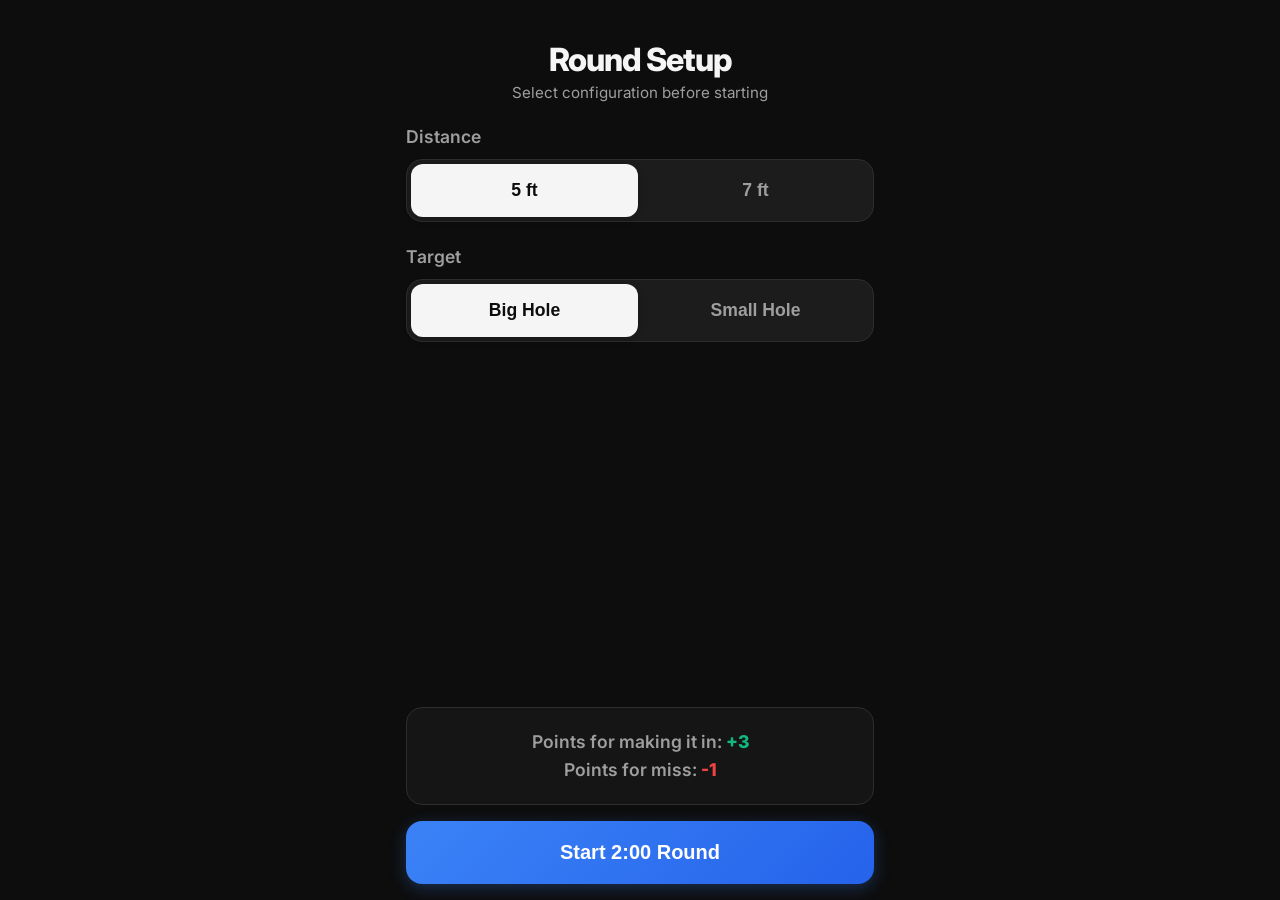
==== index.html @ 7016b5ab "Ping Pong Scorer: setup, game timer, results screen, custom confirm modal" ====
<!DOCTYPE html>
<html lang="en">

<head>
    <meta charset="UTF-8">
    <meta name="viewport"
        content="width=device-width, initial-scale=1.0, maximum-scale=1.0, user-scalable=no, viewport-fit=cover">
    <title>Ping Pong Scorer</title>
    <meta name="theme-color" content="#121212">
    <meta name="apple-mobile-web-app-capable" content="yes">
    <meta name="apple-mobile-web-app-status-bar-style" content="black-translucent">
    <link rel="manifest" href="manifest.json">
    <link rel="stylesheet" href="style.css">
    <link rel="preconnect" href="https://fonts.googleapis.com">
    <link rel="preconnect" href="https://fonts.gstatic.com" crossorigin>
    <link href="https://fonts.googleapis.com/css2?family=Inter:wght@400;600;800&display=swap" rel="stylesheet">
</head>

<body>
    <div class="app-container">

        <!-- SETUP SCREEN -->
        <div id="setup-screen" class="screen view-active">
            <header class="setup-header">
                <h1 class="app-title">Round Setup</h1>
                <p class="subtitle">Select configuration before starting</p>
            </header>

            <div class="setup-content">
                <div class="setup-group">
                    <h3>Distance</h3>
                    <div class="toggle-group" id="distance-group">
                        <button class="toggle-btn active" data-setting="distance" data-val="5ft">5 ft</button>
                        <button class="toggle-btn" data-setting="distance" data-val="7ft">7 ft</button>
                    </div>
                </div>

                <div class="setup-group">
                    <h3>Target</h3>
                    <div class="toggle-group" id="target-group">
                        <button class="toggle-btn active" data-setting="target" data-val="bigHole">Big Hole</button>
                        <button class="toggle-btn" data-setting="target" data-val="smallHole">Small Hole</button>
                    </div>
                </div>

                <div class="summary-box">
                    <p>Points for making it in: <span id="setup-points-preview" class="highlight">+3</span></p>
                    <p>Points for miss: <span class="highlight-danger">-1</span></p>
                </div>
            </div>

            <footer class="setup-footer">
                <button id="btn-start" class="primary-btn pulse-on-tap">Start 2:00 Round</button>
            </footer>
        </div>

        <!-- GAME SCREEN -->
        <div id="game-screen" class="screen view-hidden">
            <header class="game-header">
                <div class="timer-container">
                    <div id="timer-display" class="timer">02:00</div>
                </div>
                <div class="scoreboard-mini">
                    <div class="score-main">
                        <span class="score-label">SCORE</span>
                        <div id="game-score" class="score-value">0</div>
                    </div>
                    <div class="score-stats">
                        <div class="stat"><span class="stat-name">In</span> <span id="stat-in" class="stat-num">0</span>
                        </div>
                        <div class="stat"><span class="stat-name">Miss</span> <span id="stat-miss"
                                class="stat-num">0</span></div>
                    </div>
                </div>
            </header>

            <section class="game-controls">
                <!-- Huge Circle for IN -->
                <button id="btn-in" class="circle-btn success-btn pulse-on-tap">
                    <span class="btn-name">IN</span>
                    <span class="btn-pts" id="pts-in">+3</span>
                </button>

                <!-- Smaller Rectangle for MISS -->
                <div class="miss-container">
                    <button id="btn-miss" class="rect-btn danger-btn pulse-on-tap">
                        <span class="btn-name">MISS</span>
                        <span class="btn-pts">-1</span>
                    </button>
                </div>
            </section>

            <footer class="game-footer footer-actions">
                <button id="btn-undo" class="action-btn" disabled>
                    <svg width="20" height="20" viewBox="0 0 24 24" fill="none" stroke="currentColor" stroke-width="2"
                        stroke-linecap="round" stroke-linejoin="round">
                        <path d="M3 7v6h6" />
                        <path d="M21 17a9 9 0 00-9-9 9 9 0 00-6 2.3L3 13" />
                    </svg>
                    Undo
                </button>
                <button id="btn-end" class="action-btn danger-text">
                    <svg width="20" height="20" viewBox="0 0 24 24" fill="none" stroke="currentColor" stroke-width="2"
                        stroke-linecap="round" stroke-linejoin="round">
                        <rect x="3" y="3" width="18" height="18" rx="2" ry="2" />
                        <line x1="9" y1="9" x2="15" y2="15" />
                        <line x1="15" y1="9" x2="9" y2="15" />
                    </svg>
                    End Round
                </button>
            </footer>
        </div>

        <!-- RESULTS SCREEN -->
        <div id="results-screen" class="screen view-hidden">
            <header class="results-header">
                <h1 class="results-title">Round Over</h1>
                <p class="results-subtitle" id="results-config">5 ft · Big Hole</p>
            </header>

            <div class="results-card">
                <div class="results-score-block">
                    <span class="results-score-label">FINAL SCORE</span>
                    <div id="results-score" class="results-score-value">0</div>
                </div>

                <div class="results-divider"></div>

                <div class="results-stats">
                    <div class="results-stat-row">
                        <span class="results-stat-name">Balls In</span>
                        <span id="results-in" class="results-stat-val success-color">0</span>
                    </div>
                    <div class="results-stat-row">
                        <span class="results-stat-name">Misses</span>
                        <span id="results-miss" class="results-stat-val danger-color">0</span>
                    </div>
                    <div class="results-stat-row">
                        <span class="results-stat-name">Total Balls</span>
                        <span id="results-total" class="results-stat-val">0</span>
                    </div>
                    <div class="results-stat-row">
                        <span class="results-stat-name">Accuracy</span>
                        <span id="results-accuracy" class="results-stat-val">0%</span>
                    </div>
                    <div class="results-stat-row">
                        <span class="results-stat-name">Points per In</span>
                        <span id="results-pts-in" class="results-stat-val">0</span>
                    </div>
                </div>
            </div>

            <footer class="results-footer">
                <button id="btn-new-round" class="primary-btn">New Round</button>
            </footer>
        </div>

        <!-- CONFIRM MODAL (non-native) -->
        <div id="confirm-overlay" class="confirm-overlay hidden">
            <div class="confirm-card">
                <p class="confirm-msg">End current round?</p>
                <div class="confirm-actions">
                    <button id="confirm-cancel" class="confirm-btn confirm-cancel">Cancel</button>
                    <button id="confirm-yes" class="confirm-btn confirm-yes">End Round</button>
                </div>
            </div>
        </div>

    </div>

    <script src="app.js"></script>
</body>

</html>
---- style.css ----
:root {
    --bg-color: #0d0d0d;
    --card-bg: #1c1c1c;
    --text-main: #f5f5f5;
    --text-muted: #9e9e9e;
    --accent-success: #10B981;
    /* Green for IN */
    --accent-primary: #3B82F6;
    /* Blue for Start */
    --accent-danger: #EF4444;
    /* Red for Miss/End */
    --border-color: #2d2d2d;

    font-family: 'Inter', -apple-system, BlinkMacSystemFont, "Segoe UI", Roboto, Helvetica, Arial, sans-serif;
}

* {
    box-sizing: border-box;
    margin: 0;
    padding: 0;
    -webkit-tap-highlight-color: transparent;
}

body {
    background-color: var(--bg-color);
    color: var(--text-main);
    display: flex;
    justify-content: center;
    overscroll-behavior-y: none;
    /* Prevent pull-to-refresh on mobile */
    min-height: 100vh;
    min-height: 100dvh;
    user-select: none;
    -webkit-user-select: none;
}

.app-container {
    width: 100%;
    max-width: 500px;
    height: 100vh;
    height: 100dvh;
    overflow: hidden;
    position: relative;
}

.screen {
    width: 100%;
    height: 100%;
    position: absolute;
    top: 0;
    left: 0;
    display: flex;
    flex-direction: column;
    padding: 16px;
    transition: opacity 0.3s ease, transform 0.3s ease;
}

.view-hidden {
    opacity: 0;
    pointer-events: none;
    transform: translateX(20px);
}

.view-active {
    opacity: 1;
    pointer-events: auto;
    transform: translateX(0);
}

/* =========================================
   SETUP SCREEN
========================================= */

.setup-header {
    margin-bottom: 24px;
    margin-top: 24px;
    text-align: center;
}

.app-title {
    font-size: 2rem;
    font-weight: 800;
    letter-spacing: -1px;
    margin-bottom: 4px;
}

.subtitle {
    color: var(--text-muted);
    font-size: 0.95rem;
}

.setup-content {
    flex: 1;
    display: flex;
    flex-direction: column;
    gap: 24px;
}

.setup-group h3 {
    margin-bottom: 12px;
    font-size: 1.1rem;
    color: var(--text-muted);
    font-weight: 600;
}

.toggle-group {
    display: flex;
    background: var(--card-bg);
    border-radius: 16px;
    border: 1px solid var(--border-color);
    padding: 4px;
    gap: 4px;
}

.toggle-btn {
    flex: 1;
    padding: 16px 0;
    border-radius: 12px;
    border: none;
    background: transparent;
    color: var(--text-muted);
    font-weight: 700;
    font-size: 1.1rem;
    cursor: pointer;
    transition: all 0.2s;
}

.toggle-btn.active {
    background: var(--text-main);
    color: var(--bg-color);
    box-shadow: 0 2px 8px rgba(0, 0, 0, 0.2);
}

.summary-box {
    margin-top: auto;
    background: rgba(255, 255, 255, 0.03);
    border: 1px solid var(--border-color);
    border-radius: 16px;
    padding: 20px;
    text-align: center;
    font-size: 1.1rem;
    font-weight: 600;
    color: var(--text-muted);
    line-height: 1.6;
}

.summary-box .highlight {
    color: var(--accent-success);
    font-weight: 800;
}

.summary-box .highlight-danger {
    color: var(--accent-danger);
    font-weight: 800;
}

.setup-footer {
    padding-top: 16px;
    flex-shrink: 0;
}

.primary-btn {
    width: 100%;
    padding: 20px;
    border-radius: 16px;
    border: none;
    background: linear-gradient(135deg, var(--accent-primary), #2563EB);
    color: white;
    font-size: 1.25rem;
    font-weight: 800;
    cursor: pointer;
    box-shadow: 0 4px 16px rgba(59, 130, 246, 0.3);
    transition: transform 0.1s;
}

.primary-btn:active {
    transform: scale(0.97);
}

/* =========================================
   GAME SCREEN
========================================= */

.game-header {
    display: flex;
    flex-direction: column;
    align-items: center;
    background: var(--card-bg);
    border-radius: 20px;
    padding: 16px;
    border: 1px solid rgba(255, 255, 255, 0.05);
    margin-bottom: 24px;
    box-shadow: 0 4px 24px rgba(0, 0, 0, 0.4);
}

.timer {
    font-size: 3.5rem;
    font-weight: 800;
    line-height: 1;
    font-variant-numeric: tabular-nums;
    color: var(--text-main);
    text-shadow: 0 2px 10px rgba(0, 0, 0, 0.5);
    margin-bottom: 12px;
    transition: color 0.3s;
}

.timer.warning {
    color: var(--accent-danger);
}

.scoreboard-mini {
    display: flex;
    width: 100%;
    justify-content: space-between;
    align-items: flex-end;
    padding-top: 12px;
    border-top: 1px solid var(--border-color);
}

.score-main {
    display: flex;
    flex-direction: column;
}

.score-label {
    font-size: 0.7rem;
    font-weight: 700;
    color: var(--text-muted);
    letter-spacing: 1px;
}

.score-value {
    font-size: 2.5rem;
    font-weight: 800;
    line-height: 1;
    color: var(--accent-success);
}

.score-stats {
    display: flex;
    gap: 16px;
    margin-bottom: 4px;
}

.stat {
    display: flex;
    flex-direction: column;
    align-items: flex-end;
}

.stat-name {
    font-size: 0.7rem;
    font-weight: 600;
    color: var(--text-muted);
    text-transform: uppercase;
}

.stat-num {
    font-size: 1.5rem;
    font-weight: 700;
    color: var(--text-main);
}

.game-controls {
    flex: 1;
    display: flex;
    flex-direction: column;
    align-items: center;
    justify-content: center;
    gap: 32px;
    padding-bottom: 16px;
}

/* Big IN circle */
.circle-btn {
    width: 240px;
    height: 240px;
    border-radius: 50%;
    border: none;
    display: flex;
    flex-direction: column;
    justify-content: center;
    align-items: center;
    color: white;
    box-shadow: 0 8px 32px rgba(16, 185, 129, 0.4), inset 0 4px 0 rgba(255, 255, 255, 0.2);
    cursor: pointer;
    transition: transform 0.1s cubic-bezier(0.4, 0, 0.2, 1), filter 0.2s;
}

.success-btn {
    background: linear-gradient(135deg, var(--accent-success), #059669);
}

.circle-btn:active {
    transform: scale(0.94);
    filter: brightness(0.9);
}

.circle-btn .btn-name {
    font-size: 4rem;
    font-weight: 900;
    text-shadow: 0 4px 8px rgba(0, 0, 0, 0.3);
    line-height: 1.1;
}

.circle-btn .btn-pts {
    font-size: 1.5rem;
    font-weight: 700;
    background: rgba(0, 0, 0, 0.2);
    padding: 4px 16px;
    border-radius: 20px;
    margin-top: 8px;
}

/* Bottom Miss button */
.miss-container {
    width: 100%;
    padding: 0 24px;
}

.rect-btn {
    width: 100%;
    height: 80px;
    border-radius: 20px;
    border: none;
    display: flex;
    justify-content: center;
    align-items: center;
    gap: 12px;
    color: white;
    box-shadow: 0 4px 16px rgba(239, 68, 68, 0.3), inset 0 2px 0 rgba(255, 255, 255, 0.15);
    cursor: pointer;
    transition: transform 0.1s cubic-bezier(0.4, 0, 0.2, 1);
}

.danger-btn {
    background: linear-gradient(135deg, var(--accent-danger), #B91C1C);
}

.rect-btn:active {
    transform: scale(0.96);
}

.rect-btn .btn-name {
    font-size: 1.8rem;
    font-weight: 800;
}

.rect-btn .btn-pts {
    font-size: 1.2rem;
    font-weight: 700;
    background: rgba(0, 0, 0, 0.2);
    padding: 4px 12px;
    border-radius: 12px;
}

/* Footer Actions (Inherited from before, tweaked) */
.footer-actions {
    display: flex;
    gap: 12px;
    flex-shrink: 0;
}

.action-btn {
    flex: 1;
    display: flex;
    align-items: center;
    justify-content: center;
    gap: 6px;
    background: var(--card-bg);
    border: 1px solid var(--border-color);
    color: var(--text-main);
    border-radius: 16px;
    padding: 16px 12px;
    font-size: 0.95rem;
    font-weight: 600;
    cursor: pointer;
    transition: background-color 0.2s;
}

.action-btn:active {
    background: var(--border-color);
}

.action-btn:disabled {
    opacity: 0.5;
    cursor: not-allowed;
}

.danger-text {
    color: var(--accent-danger);
}

/* =========================================
   RESULTS SCREEN
========================================= */

.results-header {
    text-align: center;
    margin-top: 40px;
    margin-bottom: 32px;
}

.results-title {
    font-size: 2.2rem;
    font-weight: 800;
    letter-spacing: -1px;
}

.results-subtitle {
    color: var(--text-muted);
    font-size: 1rem;
    margin-top: 4px;
}

.results-card {
    background: var(--card-bg);
    border-radius: 24px;
    padding: 28px 24px;
    border: 1px solid rgba(255, 255, 255, 0.06);
    box-shadow: 0 8px 40px rgba(0, 0, 0, 0.4);
    flex: 1;
    display: flex;
    flex-direction: column;
}

.results-score-block {
    text-align: center;
    padding-bottom: 24px;
}

.results-score-label {
    font-size: 0.75rem;
    font-weight: 700;
    color: var(--text-muted);
    letter-spacing: 1.5px;
}

.results-score-value {
    font-size: 5rem;
    font-weight: 900;
    line-height: 1;
    margin-top: 4px;
    background: linear-gradient(180deg, #FFFFFF 0%, #A0A0A0 100%);
    -webkit-background-clip: text;
    background-clip: text;
    -webkit-text-fill-color: transparent;
}

.results-divider {
    height: 1px;
    background: var(--border-color);
    margin-bottom: 20px;
}

.results-stats {
    display: flex;
    flex-direction: column;
    gap: 16px;
}

.results-stat-row {
    display: flex;
    justify-content: space-between;
    align-items: center;
    font-size: 1.1rem;
}

.results-stat-name {
    color: var(--text-muted);
    font-weight: 600;
}

.results-stat-val {
    font-weight: 800;
    font-size: 1.3rem;
}

.success-color {
    color: var(--accent-success);
}

.danger-color {
    color: var(--accent-danger);
}

.results-footer {
    padding-top: 24px;
    flex-shrink: 0;
}

/* =========================================
   CONFIRM MODAL
========================================= */

.confirm-overlay {
    position: absolute;
    inset: 0;
    background: rgba(0, 0, 0, 0.7);
    backdrop-filter: blur(6px);
    -webkit-backdrop-filter: blur(6px);
    display: flex;
    align-items: center;
    justify-content: center;
    z-index: 100;
    padding: 24px;
    transition: opacity 0.2s;
}

.confirm-overlay.hidden {
    opacity: 0;
    pointer-events: none;
}

.confirm-card {
    background: var(--card-bg);
    border: 1px solid var(--border-color);
    border-radius: 20px;
    padding: 28px 24px;
    width: 100%;
    max-width: 340px;
    text-align: center;
    box-shadow: 0 12px 48px rgba(0, 0, 0, 0.5);
}

.confirm-msg {
    font-size: 1.2rem;
    font-weight: 700;
    margin-bottom: 24px;
}

.confirm-actions {
    display: flex;
    gap: 12px;
}

.confirm-btn {
    flex: 1;
    padding: 16px;
    border-radius: 14px;
    border: none;
    font-size: 1rem;
    font-weight: 700;
    cursor: pointer;
    transition: transform 0.1s;
}

.confirm-btn:active {
    transform: scale(0.96);
}

.confirm-cancel {
    background: var(--border-color);
    color: var(--text-main);
}

.confirm-yes {
    background: linear-gradient(135deg, var(--accent-danger), #B91C1C);
    color: white;
}
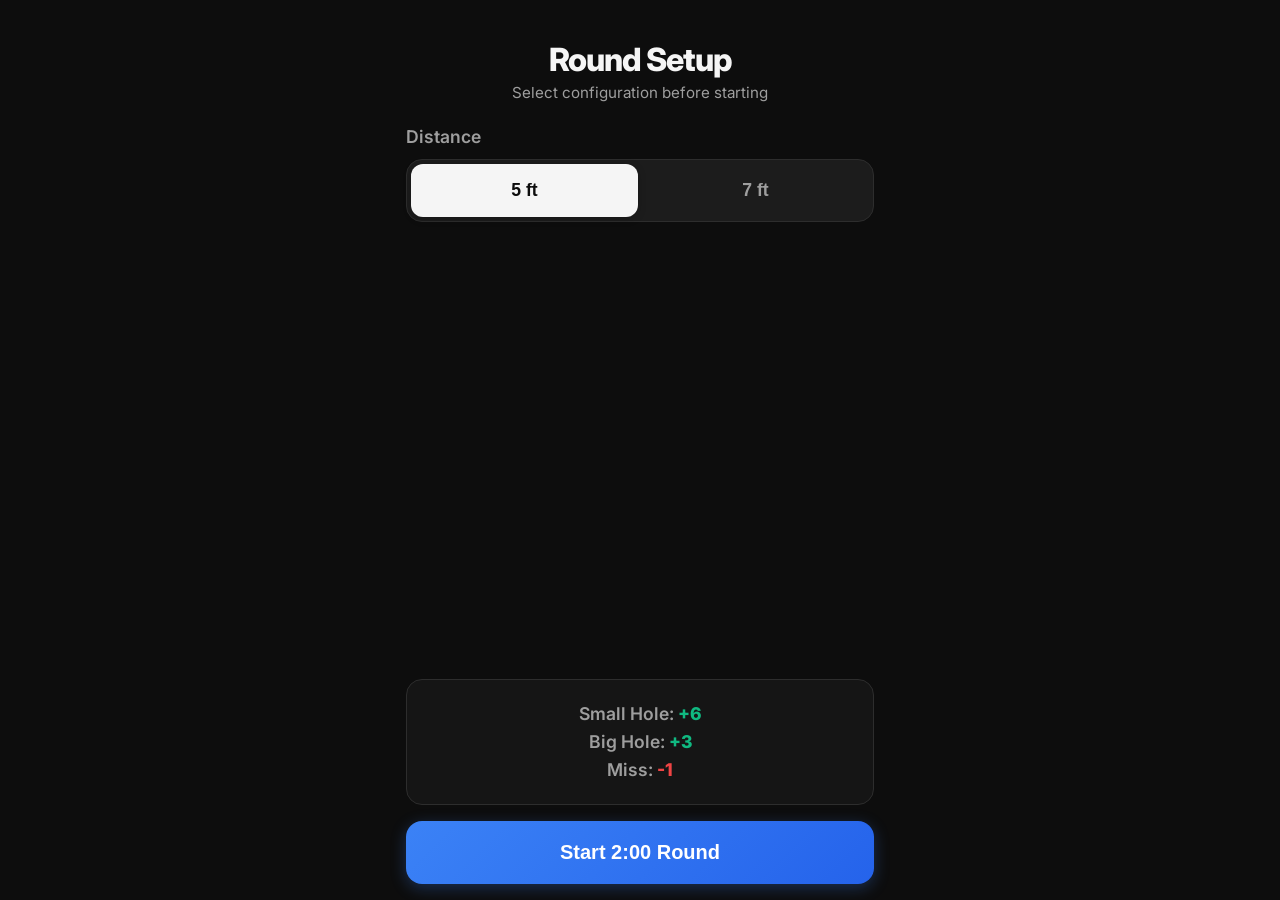
==== commit ba23cc9d: "Both holes available per round: small circle on top, big circle below, miss at bottom" ====
--- a/index.html
+++ b/index.html
@@ -35,17 +35,10 @@
                     </div>
                 </div>
 
-                <div class="setup-group">
-                    <h3>Target</h3>
-                    <div class="toggle-group" id="target-group">
-                        <button class="toggle-btn active" data-setting="target" data-val="bigHole">Big Hole</button>
-                        <button class="toggle-btn" data-setting="target" data-val="smallHole">Small Hole</button>
-                    </div>
-                </div>
-
                 <div class="summary-box">
-                    <p>Points for making it in: <span id="setup-points-preview" class="highlight">+3</span></p>
-                    <p>Points for miss: <span class="highlight-danger">-1</span></p>
+                    <p>Small Hole: <span id="setup-pts-small" class="highlight">+6</span></p>
+                    <p>Big Hole: <span id="setup-pts-big" class="highlight">+3</span></p>
+                    <p>Miss: <span class="highlight-danger">-1</span></p>
                 </div>
             </div>
 
@@ -66,8 +59,10 @@
                         <div id="game-score" class="score-value">0</div>
                     </div>
                     <div class="score-stats">
-                        <div class="stat"><span class="stat-name">In</span> <span id="stat-in" class="stat-num">0</span>
-                        </div>
+                        <div class="stat"><span class="stat-name">Big</span> <span id="stat-big"
+                                class="stat-num">0</span></div>
+                        <div class="stat"><span class="stat-name">Small</span> <span id="stat-small"
+                                class="stat-num">0</span></div>
                         <div class="stat"><span class="stat-name">Miss</span> <span id="stat-miss"
                                 class="stat-num">0</span></div>
                     </div>
@@ -75,13 +70,19 @@
             </header>
 
             <section class="game-controls">
-                <!-- Huge Circle for IN -->
-                <button id="btn-in" class="circle-btn success-btn pulse-on-tap">
-                    <span class="btn-name">IN</span>
-                    <span class="btn-pts" id="pts-in">+3</span>
+                <!-- Small Hole circle (smaller, on top) -->
+                <button id="btn-small" class="circle-btn circle-small primary-circle pulse-on-tap">
+                    <span class="btn-name">Small</span>
+                    <span class="btn-pts" id="pts-small">+6</span>
                 </button>
 
-                <!-- Smaller Rectangle for MISS -->
+                <!-- Big Hole circle (bigger, below) -->
+                <button id="btn-big" class="circle-btn circle-big success-btn pulse-on-tap">
+                    <span class="btn-name">Big</span>
+                    <span class="btn-pts" id="pts-big">+3</span>
+                </button>
+
+                <!-- Miss button at very bottom -->
                 <div class="miss-container">
                     <button id="btn-miss" class="rect-btn danger-btn pulse-on-tap">
                         <span class="btn-name">MISS</span>
@@ -128,8 +129,12 @@
 
                 <div class="results-stats">
                     <div class="results-stat-row">
-                        <span class="results-stat-name">Balls In</span>
-                        <span id="results-in" class="results-stat-val success-color">0</span>
+                        <span class="results-stat-name">Big Hole</span>
+                        <span id="results-big" class="results-stat-val success-color">0</span>
+                    </div>
+                    <div class="results-stat-row">
+                        <span class="results-stat-name">Small Hole</span>
+                        <span id="results-small" class="results-stat-val primary-color">0</span>
                     </div>
                     <div class="results-stat-row">
                         <span class="results-stat-name">Misses</span>
@@ -142,10 +147,6 @@
                     <div class="results-stat-row">
                         <span class="results-stat-name">Accuracy</span>
                         <span id="results-accuracy" class="results-stat-val">0%</span>
-                    </div>
-                    <div class="results-stat-row">
-                        <span class="results-stat-name">Points per In</span>
-                        <span id="results-pts-in" class="results-stat-val">0</span>
                     </div>
                 </div>
             </div>
--- a/style.css
+++ b/style.css
@@ -267,14 +267,12 @@
     flex-direction: column;
     align-items: center;
     justify-content: center;
-    gap: 32px;
-    padding-bottom: 16px;
-}
-
-/* Big IN circle */
+    gap: 16px;
+    padding-bottom: 8px;
+}
+
+/* Circle buttons (shared) */
 .circle-btn {
-    width: 240px;
-    height: 240px;
     border-radius: 50%;
     border: none;
     display: flex;
@@ -282,13 +280,8 @@
     justify-content: center;
     align-items: center;
     color: white;
-    box-shadow: 0 8px 32px rgba(16, 185, 129, 0.4), inset 0 4px 0 rgba(255, 255, 255, 0.2);
     cursor: pointer;
     transition: transform 0.1s cubic-bezier(0.4, 0, 0.2, 1), filter 0.2s;
-}
-
-.success-btn {
-    background: linear-gradient(135deg, var(--accent-success), #059669);
 }
 
 .circle-btn:active {
@@ -296,20 +289,58 @@
     filter: brightness(0.9);
 }
 
-.circle-btn .btn-name {
-    font-size: 4rem;
+/* Small Hole circle — smaller, on top */
+.circle-small {
+    width: 140px;
+    height: 140px;
+    box-shadow: 0 6px 24px rgba(59, 130, 246, 0.4), inset 0 3px 0 rgba(255, 255, 255, 0.2);
+}
+
+.circle-small .btn-name {
+    font-size: 1.6rem;
+    font-weight: 900;
+    text-shadow: 0 2px 6px rgba(0, 0, 0, 0.3);
+    line-height: 1.1;
+}
+
+.circle-small .btn-pts {
+    font-size: 1rem;
+    font-weight: 700;
+    background: rgba(0, 0, 0, 0.2);
+    padding: 2px 10px;
+    border-radius: 14px;
+    margin-top: 4px;
+}
+
+.primary-circle {
+    background: linear-gradient(135deg, var(--accent-primary), #2563EB);
+}
+
+/* Big Hole circle — larger, below */
+.circle-big {
+    width: 200px;
+    height: 200px;
+    box-shadow: 0 8px 32px rgba(16, 185, 129, 0.4), inset 0 4px 0 rgba(255, 255, 255, 0.2);
+}
+
+.success-btn {
+    background: linear-gradient(135deg, var(--accent-success), #059669);
+}
+
+.circle-big .btn-name {
+    font-size: 2.8rem;
     font-weight: 900;
     text-shadow: 0 4px 8px rgba(0, 0, 0, 0.3);
     line-height: 1.1;
 }
 
-.circle-btn .btn-pts {
-    font-size: 1.5rem;
+.circle-big .btn-pts {
+    font-size: 1.3rem;
     font-weight: 700;
     background: rgba(0, 0, 0, 0.2);
-    padding: 4px 16px;
-    border-radius: 20px;
-    margin-top: 8px;
+    padding: 4px 14px;
+    border-radius: 18px;
+    margin-top: 6px;
 }
 
 /* Bottom Miss button */
@@ -480,6 +511,10 @@
     color: var(--accent-success);
 }
 
+.primary-color {
+    color: var(--accent-primary);
+}
+
 .danger-color {
     color: var(--accent-danger);
 }
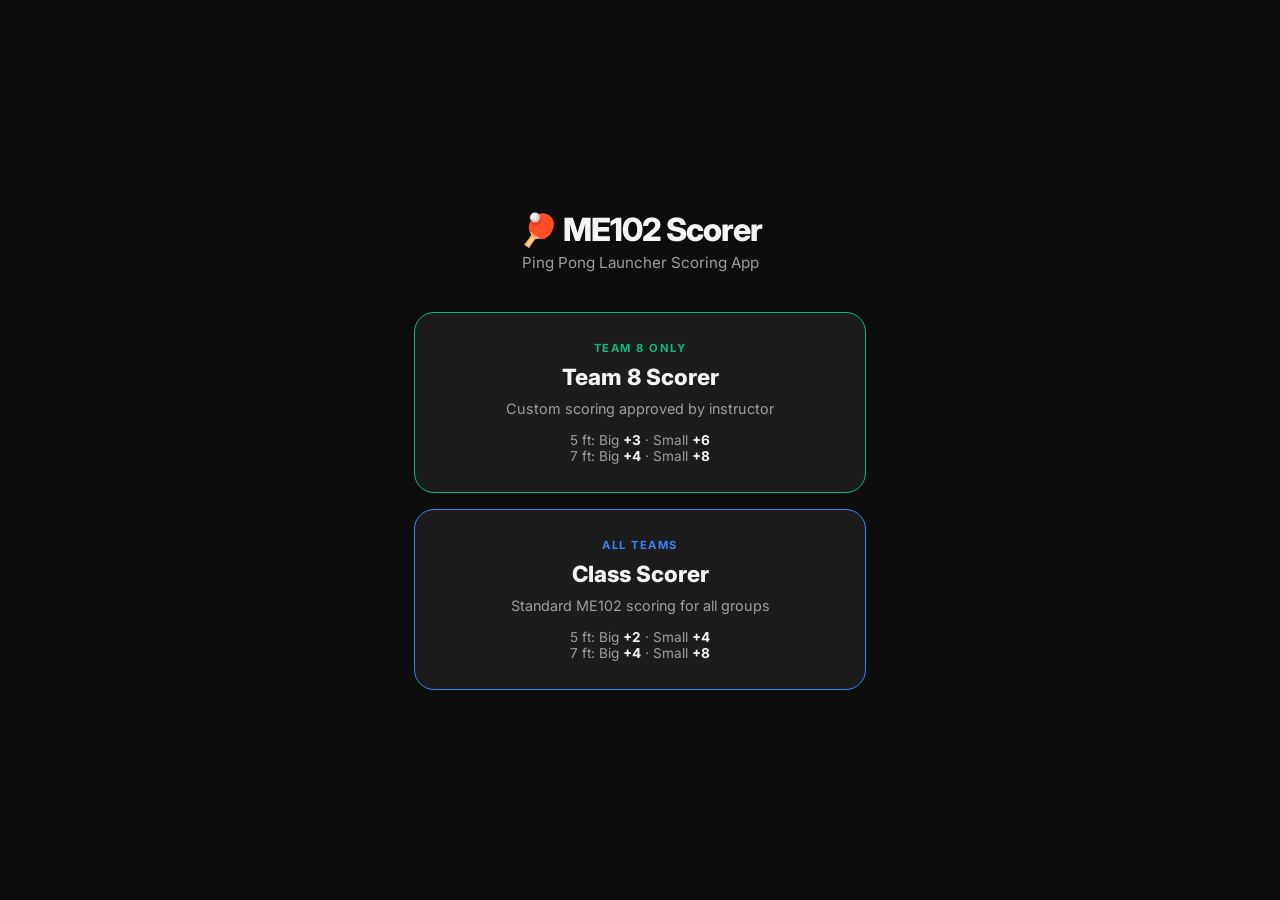
==== commit f63f63f1: "Add /team8 and /public versions with landing page picker" ====
--- a/index.html
+++ b/index.html
@@ -3,173 +3,174 @@
 
 <head>
     <meta charset="UTF-8">
-    <meta name="viewport"
-        content="width=device-width, initial-scale=1.0, maximum-scale=1.0, user-scalable=no, viewport-fit=cover">
-    <title>Ping Pong Scorer</title>
-    <meta name="theme-color" content="#121212">
-    <meta name="apple-mobile-web-app-capable" content="yes">
-    <meta name="apple-mobile-web-app-status-bar-style" content="black-translucent">
-    <link rel="manifest" href="manifest.json">
-    <link rel="stylesheet" href="style.css">
+    <meta name="viewport" content="width=device-width, initial-scale=1.0, maximum-scale=1.0, user-scalable=no">
+    <title>ME102 Ping Pong Scorer</title>
+    <meta name="theme-color" content="#0d0d0d">
     <link rel="preconnect" href="https://fonts.googleapis.com">
     <link rel="preconnect" href="https://fonts.gstatic.com" crossorigin>
     <link href="https://fonts.googleapis.com/css2?family=Inter:wght@400;600;800&display=swap" rel="stylesheet">
+    <style>
+        :root {
+            --bg: #0d0d0d;
+            --card: #1c1c1c;
+            --border: #2d2d2d;
+            --text: #f5f5f5;
+            --muted: #9e9e9e;
+            --blue: #3B82F6;
+            --green: #10B981;
+        }
+
+        * {
+            box-sizing: border-box;
+            margin: 0;
+            padding: 0;
+        }
+
+        body {
+            background: var(--bg);
+            color: var(--text);
+            font-family: 'Inter', -apple-system, sans-serif;
+            display: flex;
+            justify-content: center;
+            min-height: 100vh;
+            min-height: 100dvh;
+            user-select: none;
+            -webkit-user-select: none;
+        }
+
+        .container {
+            max-width: 500px;
+            width: 100%;
+            display: flex;
+            flex-direction: column;
+            align-items: center;
+            justify-content: center;
+            padding: 24px;
+            gap: 24px;
+            text-align: center;
+        }
+
+        h1 {
+            font-size: 2rem;
+            font-weight: 800;
+            letter-spacing: -1px;
+        }
+
+        .sub {
+            color: var(--muted);
+            font-size: 0.95rem;
+            margin-top: 4px;
+        }
+
+        .cards {
+            display: flex;
+            flex-direction: column;
+            gap: 16px;
+            width: 100%;
+            margin-top: 16px;
+        }
+
+        .card {
+            display: block;
+            text-decoration: none;
+            background: var(--card);
+            border: 1px solid var(--border);
+            border-radius: 20px;
+            padding: 28px 24px;
+            transition: transform 0.15s, border-color 0.2s;
+        }
+
+        .card:active {
+            transform: scale(0.97);
+        }
+
+        .card-team8 {
+            border-color: var(--green);
+        }
+
+        .card-team8:hover {
+            border-color: #34d399;
+        }
+
+        .card-public {
+            border-color: var(--blue);
+        }
+
+        .card-public:hover {
+            border-color: #60a5fa;
+        }
+
+        .card-label {
+            font-size: 0.7rem;
+            font-weight: 700;
+            letter-spacing: 1.5px;
+            text-transform: uppercase;
+            margin-bottom: 8px;
+        }
+
+        .card-team8 .card-label {
+            color: var(--green);
+        }
+
+        .card-public .card-label {
+            color: var(--blue);
+        }
+
+        .card-title {
+            font-size: 1.4rem;
+            font-weight: 800;
+            color: var(--text);
+            margin-bottom: 8px;
+        }
+
+        .card-desc {
+            font-size: 0.9rem;
+            color: var(--muted);
+            line-height: 1.5;
+        }
+
+        .card-pts {
+            margin-top: 12px;
+            font-size: 0.85rem;
+            color: var(--muted);
+        }
+
+        .card-pts span {
+            color: var(--text);
+            font-weight: 700;
+        }
+    </style>
 </head>
 
 <body>
-    <div class="app-container">
-
-        <!-- SETUP SCREEN -->
-        <div id="setup-screen" class="screen view-active">
-            <header class="setup-header">
-                <h1 class="app-title">Round Setup</h1>
-                <p class="subtitle">Select configuration before starting</p>
-            </header>
-
-            <div class="setup-content">
-                <div class="setup-group">
-                    <h3>Distance</h3>
-                    <div class="toggle-group" id="distance-group">
-                        <button class="toggle-btn active" data-setting="distance" data-val="5ft">5 ft</button>
-                        <button class="toggle-btn" data-setting="distance" data-val="7ft">7 ft</button>
-                    </div>
-                </div>
-
-                <div class="summary-box">
-                    <p>Small Hole: <span id="setup-pts-small" class="highlight">+6</span></p>
-                    <p>Big Hole: <span id="setup-pts-big" class="highlight">+3</span></p>
-                    <p>Miss: <span class="highlight-danger">-1</span></p>
-                </div>
-            </div>
-
-            <footer class="setup-footer">
-                <button id="btn-start" class="primary-btn pulse-on-tap">Start 2:00 Round</button>
-            </footer>
+    <div class="container">
+        <div>
+            <h1>🏓 ME102 Scorer</h1>
+            <p class="sub">Ping Pong Launcher Scoring App</p>
         </div>
 
-        <!-- GAME SCREEN -->
-        <div id="game-screen" class="screen view-hidden">
-            <header class="game-header">
-                <div class="timer-container">
-                    <div id="timer-display" class="timer">02:00</div>
+        <div class="cards">
+            <a href="./team8/" class="card card-team8">
+                <div class="card-label">Team 8 Only</div>
+                <div class="card-title">Team 8 Scorer</div>
+                <div class="card-desc">Custom scoring approved by instructor</div>
+                <div class="card-pts">
+                    5 ft: Big <span>+3</span> · Small <span>+6</span><br>
+                    7 ft: Big <span>+4</span> · Small <span>+8</span>
                 </div>
-                <div class="scoreboard-mini">
-                    <div class="score-main">
-                        <span class="score-label">SCORE</span>
-                        <div id="game-score" class="score-value">0</div>
-                    </div>
-                    <div class="score-stats">
-                        <div class="stat"><span class="stat-name">Big</span> <span id="stat-big"
-                                class="stat-num">0</span></div>
-                        <div class="stat"><span class="stat-name">Small</span> <span id="stat-small"
-                                class="stat-num">0</span></div>
-                        <div class="stat"><span class="stat-name">Miss</span> <span id="stat-miss"
-                                class="stat-num">0</span></div>
-                    </div>
+            </a>
+
+            <a href="./public/" class="card card-public">
+                <div class="card-label">All Teams</div>
+                <div class="card-title">Class Scorer</div>
+                <div class="card-desc">Standard ME102 scoring for all groups</div>
+                <div class="card-pts">
+                    5 ft: Big <span>+2</span> · Small <span>+4</span><br>
+                    7 ft: Big <span>+4</span> · Small <span>+8</span>
                 </div>
-            </header>
-
-            <section class="game-controls">
-                <!-- Small Hole circle (smaller, on top) -->
-                <button id="btn-small" class="circle-btn circle-small primary-circle pulse-on-tap">
-                    <span class="btn-name">Small</span>
-                    <span class="btn-pts" id="pts-small">+6</span>
-                </button>
-
-                <!-- Big Hole circle (bigger, below) -->
-                <button id="btn-big" class="circle-btn circle-big success-btn pulse-on-tap">
-                    <span class="btn-name">Big</span>
-                    <span class="btn-pts" id="pts-big">+3</span>
-                </button>
-
-                <!-- Miss button at very bottom -->
-                <div class="miss-container">
-                    <button id="btn-miss" class="rect-btn danger-btn pulse-on-tap">
-                        <span class="btn-name">MISS</span>
-                        <span class="btn-pts">-1</span>
-                    </button>
-                </div>
-            </section>
-
-            <footer class="game-footer footer-actions">
-                <button id="btn-undo" class="action-btn" disabled>
-                    <svg width="20" height="20" viewBox="0 0 24 24" fill="none" stroke="currentColor" stroke-width="2"
-                        stroke-linecap="round" stroke-linejoin="round">
-                        <path d="M3 7v6h6" />
-                        <path d="M21 17a9 9 0 00-9-9 9 9 0 00-6 2.3L3 13" />
-                    </svg>
-                    Undo
-                </button>
-                <button id="btn-end" class="action-btn danger-text">
-                    <svg width="20" height="20" viewBox="0 0 24 24" fill="none" stroke="currentColor" stroke-width="2"
-                        stroke-linecap="round" stroke-linejoin="round">
-                        <rect x="3" y="3" width="18" height="18" rx="2" ry="2" />
-                        <line x1="9" y1="9" x2="15" y2="15" />
-                        <line x1="15" y1="9" x2="9" y2="15" />
-                    </svg>
-                    End Round
-                </button>
-            </footer>
+            </a>
         </div>
-
-        <!-- RESULTS SCREEN -->
-        <div id="results-screen" class="screen view-hidden">
-            <header class="results-header">
-                <h1 class="results-title">Round Over</h1>
-                <p class="results-subtitle" id="results-config">5 ft · Big Hole</p>
-            </header>
-
-            <div class="results-card">
-                <div class="results-score-block">
-                    <span class="results-score-label">FINAL SCORE</span>
-                    <div id="results-score" class="results-score-value">0</div>
-                </div>
-
-                <div class="results-divider"></div>
-
-                <div class="results-stats">
-                    <div class="results-stat-row">
-                        <span class="results-stat-name">Big Hole</span>
-                        <span id="results-big" class="results-stat-val success-color">0</span>
-                    </div>
-                    <div class="results-stat-row">
-                        <span class="results-stat-name">Small Hole</span>
-                        <span id="results-small" class="results-stat-val primary-color">0</span>
-                    </div>
-                    <div class="results-stat-row">
-                        <span class="results-stat-name">Misses</span>
-                        <span id="results-miss" class="results-stat-val danger-color">0</span>
-                    </div>
-                    <div class="results-stat-row">
-                        <span class="results-stat-name">Total Balls</span>
-                        <span id="results-total" class="results-stat-val">0</span>
-                    </div>
-                    <div class="results-stat-row">
-                        <span class="results-stat-name">Accuracy</span>
-                        <span id="results-accuracy" class="results-stat-val">0%</span>
-                    </div>
-                </div>
-            </div>
-
-            <footer class="results-footer">
-                <button id="btn-new-round" class="primary-btn">New Round</button>
-            </footer>
-        </div>
-
-        <!-- CONFIRM MODAL (non-native) -->
-        <div id="confirm-overlay" class="confirm-overlay hidden">
-            <div class="confirm-card">
-                <p class="confirm-msg">End current round?</p>
-                <div class="confirm-actions">
-                    <button id="confirm-cancel" class="confirm-btn confirm-cancel">Cancel</button>
-                    <button id="confirm-yes" class="confirm-btn confirm-yes">End Round</button>
-                </div>
-            </div>
-        </div>
-
     </div>
-
-    <script src="app.js"></script>
 </body>
 
 </html>
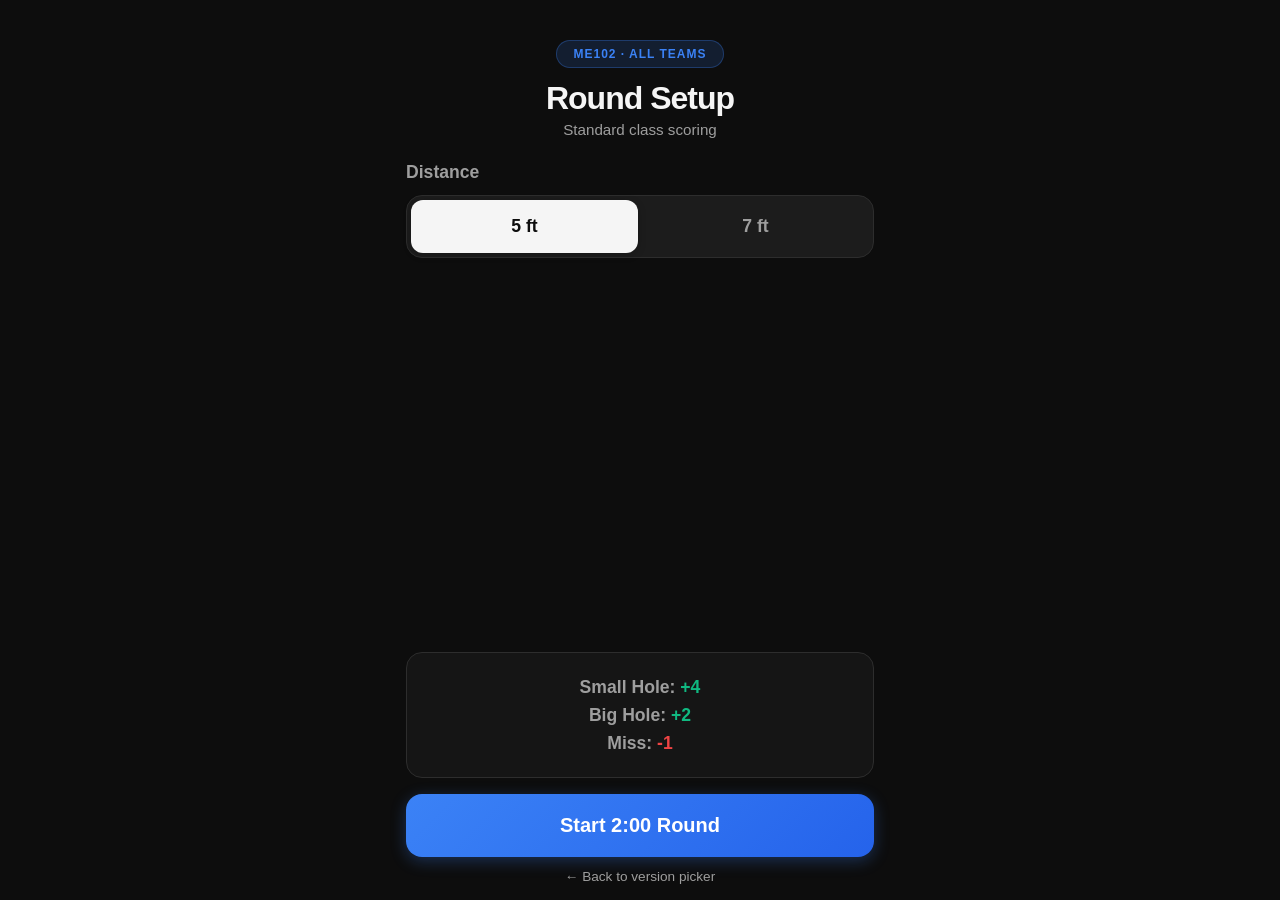
==== commit ca6037fe: "Root page now redirects to public version - no Team 8 link exposed" ====
--- a/index.html
+++ b/index.html
@@ -3,174 +3,12 @@
 
 <head>
     <meta charset="UTF-8">
-    <meta name="viewport" content="width=device-width, initial-scale=1.0, maximum-scale=1.0, user-scalable=no">
+    <meta http-equiv="refresh" content="0; url=./public/">
     <title>ME102 Ping Pong Scorer</title>
-    <meta name="theme-color" content="#0d0d0d">
-    <link rel="preconnect" href="https://fonts.googleapis.com">
-    <link rel="preconnect" href="https://fonts.gstatic.com" crossorigin>
-    <link href="https://fonts.googleapis.com/css2?family=Inter:wght@400;600;800&display=swap" rel="stylesheet">
-    <style>
-        :root {
-            --bg: #0d0d0d;
-            --card: #1c1c1c;
-            --border: #2d2d2d;
-            --text: #f5f5f5;
-            --muted: #9e9e9e;
-            --blue: #3B82F6;
-            --green: #10B981;
-        }
-
-        * {
-            box-sizing: border-box;
-            margin: 0;
-            padding: 0;
-        }
-
-        body {
-            background: var(--bg);
-            color: var(--text);
-            font-family: 'Inter', -apple-system, sans-serif;
-            display: flex;
-            justify-content: center;
-            min-height: 100vh;
-            min-height: 100dvh;
-            user-select: none;
-            -webkit-user-select: none;
-        }
-
-        .container {
-            max-width: 500px;
-            width: 100%;
-            display: flex;
-            flex-direction: column;
-            align-items: center;
-            justify-content: center;
-            padding: 24px;
-            gap: 24px;
-            text-align: center;
-        }
-
-        h1 {
-            font-size: 2rem;
-            font-weight: 800;
-            letter-spacing: -1px;
-        }
-
-        .sub {
-            color: var(--muted);
-            font-size: 0.95rem;
-            margin-top: 4px;
-        }
-
-        .cards {
-            display: flex;
-            flex-direction: column;
-            gap: 16px;
-            width: 100%;
-            margin-top: 16px;
-        }
-
-        .card {
-            display: block;
-            text-decoration: none;
-            background: var(--card);
-            border: 1px solid var(--border);
-            border-radius: 20px;
-            padding: 28px 24px;
-            transition: transform 0.15s, border-color 0.2s;
-        }
-
-        .card:active {
-            transform: scale(0.97);
-        }
-
-        .card-team8 {
-            border-color: var(--green);
-        }
-
-        .card-team8:hover {
-            border-color: #34d399;
-        }
-
-        .card-public {
-            border-color: var(--blue);
-        }
-
-        .card-public:hover {
-            border-color: #60a5fa;
-        }
-
-        .card-label {
-            font-size: 0.7rem;
-            font-weight: 700;
-            letter-spacing: 1.5px;
-            text-transform: uppercase;
-            margin-bottom: 8px;
-        }
-
-        .card-team8 .card-label {
-            color: var(--green);
-        }
-
-        .card-public .card-label {
-            color: var(--blue);
-        }
-
-        .card-title {
-            font-size: 1.4rem;
-            font-weight: 800;
-            color: var(--text);
-            margin-bottom: 8px;
-        }
-
-        .card-desc {
-            font-size: 0.9rem;
-            color: var(--muted);
-            line-height: 1.5;
-        }
-
-        .card-pts {
-            margin-top: 12px;
-            font-size: 0.85rem;
-            color: var(--muted);
-        }
-
-        .card-pts span {
-            color: var(--text);
-            font-weight: 700;
-        }
-    </style>
 </head>
 
 <body>
-    <div class="container">
-        <div>
-            <h1>🏓 ME102 Scorer</h1>
-            <p class="sub">Ping Pong Launcher Scoring App</p>
-        </div>
-
-        <div class="cards">
-            <a href="./team8/" class="card card-team8">
-                <div class="card-label">Team 8 Only</div>
-                <div class="card-title">Team 8 Scorer</div>
-                <div class="card-desc">Custom scoring approved by instructor</div>
-                <div class="card-pts">
-                    5 ft: Big <span>+3</span> · Small <span>+6</span><br>
-                    7 ft: Big <span>+4</span> · Small <span>+8</span>
-                </div>
-            </a>
-
-            <a href="./public/" class="card card-public">
-                <div class="card-label">All Teams</div>
-                <div class="card-title">Class Scorer</div>
-                <div class="card-desc">Standard ME102 scoring for all groups</div>
-                <div class="card-pts">
-                    5 ft: Big <span>+2</span> · Small <span>+4</span><br>
-                    7 ft: Big <span>+4</span> · Small <span>+8</span>
-                </div>
-            </a>
-        </div>
-    </div>
+    <p>Redirecting to <a href="./public/">ME102 Scorer</a>...</p>
 </body>
 
 </html>
